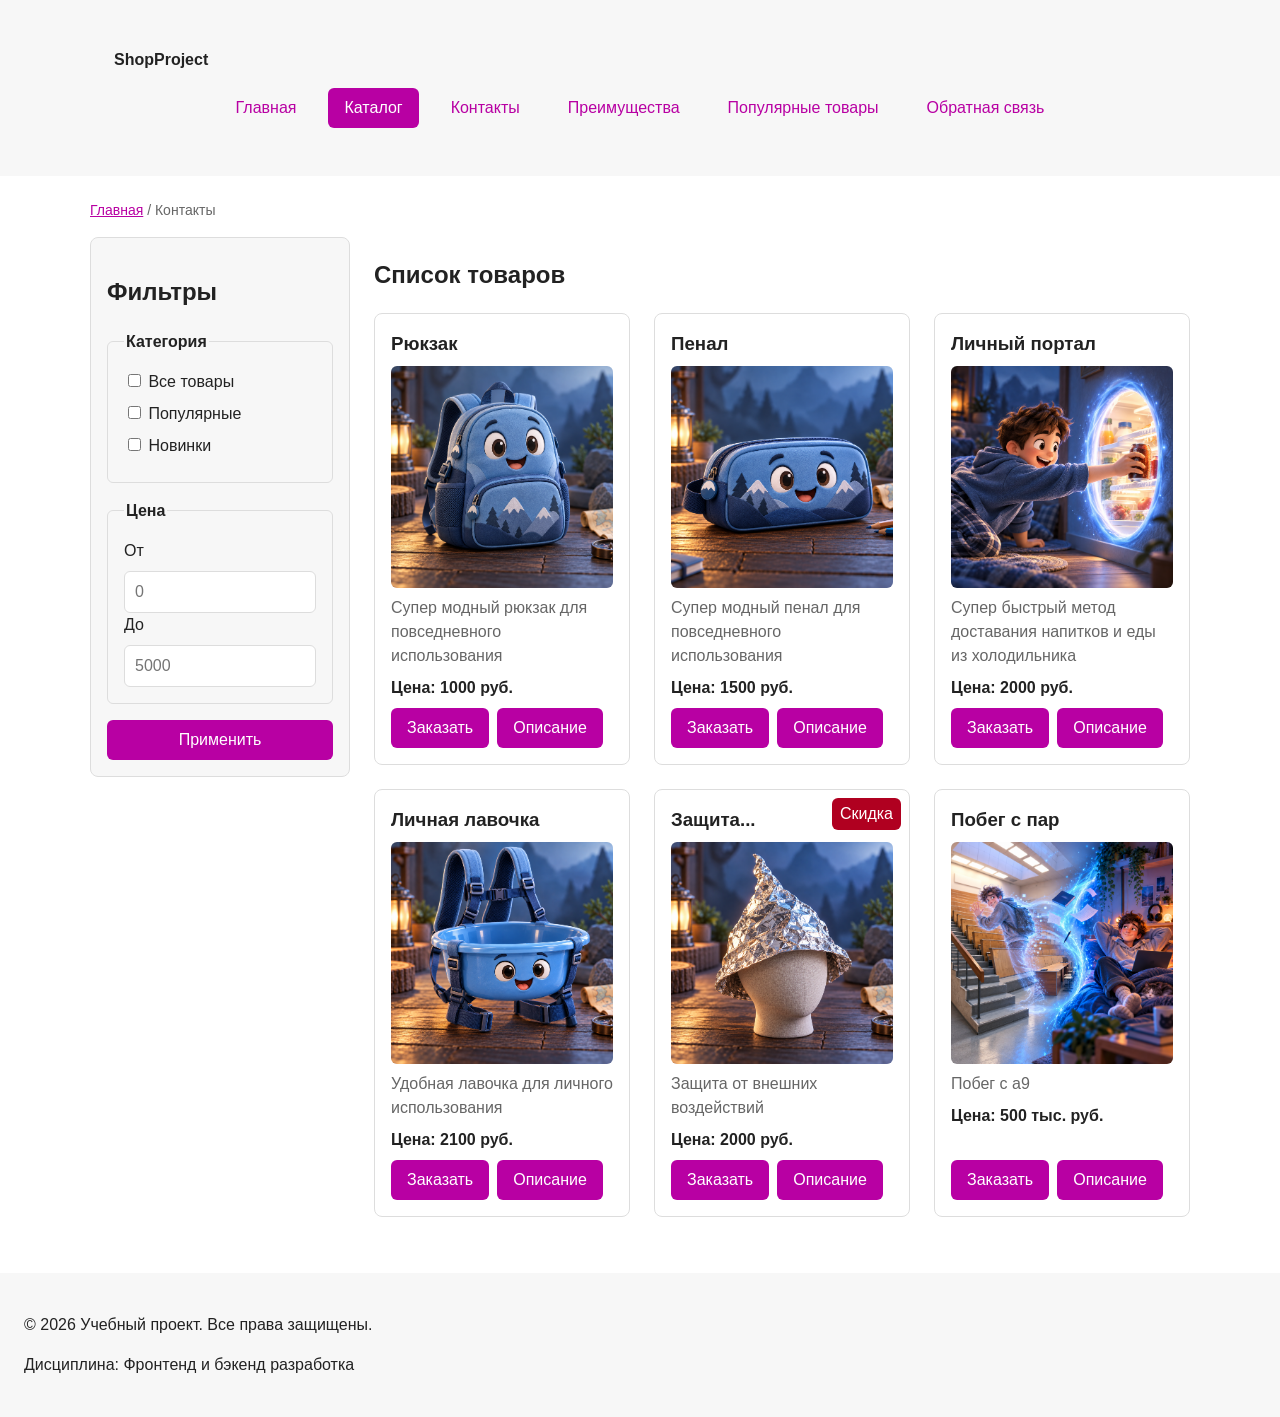
==== catalog.html @ 182de942 "chore: copy HTML CSS project from KR1" ====
<!DOCTYPE html>
<html lang="ru">
<head>
  <meta charset="UTF-8">
  <meta name="viewport" content="width=device-width, initial-scale=1.0">
  <meta name="description" content="Каталог товаров учебного интернет-магазина.">
  <title>Каталог товаров — Учебный интернет-магазин</title>
  <script src="js/main.js" defer></script>
  <link rel="stylesheet" href="css/style.css">
  <meta property="og:type" content="website">
<meta property="og:title" content="Учебный интернет-магазин">
<meta property="og:description" content="Учебный frontend-проект интернет-магазина.">
<meta property="og:image" content="https://vovelio.github.io/kr1-html-css-shop/images/preview.jpg">

</head>
<body>
  <header class="site-header">
  <div class="site-header__inner">
    <a class="site-header__logo" href="index.html">ShopProject</a>

    <nav class="site-nav" aria-label="Основная навигация">
      <ul class="site-nav__list">
        <li class="site-nav__item">
          <a class="site-nav__link " href="index.html">
            Главная
          </a>
        </li>
        <li class="site-nav__item">
          <a class="site-nav__link site-nav__link--active" href="catalog.html">Каталог</a>
        </li>
        <li class="site-nav__item">
          <a class="site-nav__link" href="contacts.html">Контакты</a>
        </li>
        <li class="site-nav__item">
    <a class="site-nav__link" href="index.html#advantages">
      Преимущества
    </a>
  </li>
        <li class="site-nav__item">
          <a class="site-nav__link" href="index.html#popular">
            Популярные товары
          </a>
        </li>
        <li class="site-nav__item">
    <a class="site-nav__link" href="contacts.html#contacts">
      Обратная связь
    </a>
  </li>
      </ul>
    </nav>
  </div>
</header>


  <main>
    <nav class="breadcrumbs" aria-label="Хлебные крошки">
      <a class="breadcrumbs__link" href="index.html">Главная</a>
      <span class="breadcrumbs__current">Контакты</span>
    </nav>
<section class="catalog-layout">
  <aside class="catalog-filters">
    <h2>Фильтры</h2>

    <form class="filters-form" action="#" method="get">
      <fieldset>
        <legend>Категория</legend>

        <label>
          <input type="checkbox" name="category" value="all">
          Все товары
        </label>

        <label>
          <input type="checkbox" name="category" value="popular">
          Популярные
        </label>

        <label>
          <input type="checkbox" name="category" value="new">
          Новинки
        </label>
      </fieldset>

      <fieldset>
        <legend>Цена</legend>

        <label for="price-from">От</label>
        <input id="price-from" name="price-from" type="number" min="0" placeholder="0">

        <label for="price-to">До</label>
        <input id="price-to" name="price-to" type="number" min="0" placeholder="5000">
      </fieldset>

      <button class="button button--primary" type="submit">Применить</button>
    </form>
  </aside>

  <section class="catalog-products">
    <h2>Список товаров</h2>

    <div class="products-grid">
      <!-- Карточки товаров -->
       <article class="product-card">
        <h3 class="product-card__title">Рюкзак</h3>
        <img class="product-card__image" src="images/backpack.png" alt="Изображение товара Рюкзак">
        <p class="product-card__description">Супер модный рюкзак для повседневного использования</p>
        <p class="product-card__price">Цена: 1000 руб.</p>
        <div class="product-card__actions">
          <button
            class="button button--primary product-card__button"
            type="button"
            data-product="backpack"
          >
            Заказать
          </button>

          <a class="button button--primary" href="product.html">
            Описание
          </a>
        </div>
        </article>

      <article class="product-card">
        <h3 class="product-card__title">Пенал</h3>
        <img class="product-card__image" src="images/pencil-case.png" alt="Изображение товара Пенал">
        <p class="product-card__description">Супер модный пенал для повседневного использования</p>
        <p class="product-card__price">Цена: 1500 руб.</p>
        <div class="product-card__actions">
          <button
            class="button button--primary product-card__button"
            type="button"
            data-product="backpack"
          >
            Заказать
          </button>

          <a class="button button--primary" href="product.html">
            Описание
          </a>
        </div>
        </article>

      <article class="product-card">
        <h3 class="product-card__title">Личный портал</h3>
        <img class="product-card__image" src="images/portal.png" alt="Изображение товара Личный портал в холодильник">
        <p class="product-card__description">Супер быстрый метод доставания напитков и еды из холодильника</p>
        <p class="product-card__price">Цена: 2000 руб.</p>
        <div class="product-card__actions">
          <button
            class="button button--primary product-card__button"
            type="button"
            data-product="portal"
          >
            Заказать
          </button>

          <a class="button button--primary" href="product.html">
            Описание
          </a>
        </div>
        </article>
        <article class="product-card">
        <h3 class="product-card__title">Личная лавочка</h3>
        <img class="product-card__image" src="images/personal-bench.png" alt="Изображение товара Личная лавочка">
        <p class="product-card__description">Удобная лавочка для личного использования</p>
        <p class="product-card__price">Цена: 2100 руб.</p>
        <div class="product-card__actions">
          <button
            class="button button--primary product-card__button"
            type="button"
            data-product="personal-bench"
          >
            Заказать
          </button>

          <a class="button button--primary" href="product.html">
            Описание
          </a>
        </div>
        </article>
        <article class="product-card">
          <span class="product-card__badge product-card__badge-discount">Скидка</span>
        <h3 class="product-card__title">Защита...</h3>
        <img class="product-card__image" src="images/aluminum-cap.png" alt="Изображение товара Защита от внешних воздействий">
        <p class="product-card__description">Защита от внешних воздействий</p>
        <p class="product-card__price">Цена: 2000 руб.</p>
        <div class="product-card__actions">
          <button
            class="button button--primary product-card__button"
            type="button"
            data-product="aluminum-cap"
          >
            Заказать
          </button>

          <a class="button button--primary" href="product.html">
            Описание
          </a>
        </div>
        </article>
        <article class="product-card">
          <span class="product-card__badge product-card__badge-hit">Хит</span>
        <h3 class="product-card__title">Побег с пар</h3>
        <img class="product-card__image" src="images/leave.png" alt="Изображение товара Побег с пар">
        <p class="product-card__description">Побег с а9</p>
        <p class="product-card__price">Цена: 500 тыс. руб.</p>
        <div class="product-card__actions">
          <button
            class="button button--primary product-card__button"
            type="button"
            data-product="leave"
          >
            Заказать
          </button>

          <a class="button button--primary" href="product.html">
            Описание
          </a>
        </div>
        </article>
    </div>
  </section>
</section>
  </main>

  <footer class="site-footer">
    <p>&copy; 2026 Учебный проект. Все права защищены.</p>
    <p>Дисциплина: Фронтенд и бэкенд разработка</p>
  </footer>

  <dialog class="order-dialog" id="order-dialog" aria-labelledby="order-dialog-title">
  <h2 class="order-dialog__title" id="order-dialog-title">
  Оформление заявки
  </h2>

  <form class="order-form" id="order-form" action="#" method="post" novalidate>
    <input id="selected-product" name="selected-product" type="hidden">

    <div class="order-form__field">
    <label class="order-form__label" for="order-name">Имя</label>
    <input
      class="order-form__input"
      id="order-name"
      name="name"
      type="text"
      required
    >
  </div>


    <div class="order-form__field">
      <label class="order-form__label" for="order-email">E-mail</label>
      <input
        class="order-form__input"
        id="order-email"
        name="email"
        type="email"
        placeholder="example@mail.ru"
        autocomplete="email"
        required
      >
    </div>

    <div class="order-form__field">
      <label class="order-form__label" for="order-phone">Телефон</label>
      <input
        class="order-form__input"
        id="order-phone"
        name="phone"
        type="tel"
        inputmode="tel"
        placeholder="+7 (900) 000-00-00"
        pattern="^\+7 \(\d{3}\) \d{3}-\d{2}-\d{2}$"
        required
      >
      <small>Формат: +7 (900) 000-00-00</small>
    </div>

    <div class="order-form__field">
      <label class="order-form__label"  for="order-date">Дата связи</label>
      <input
        class="order-form__input"
        id="order-date"
        name="date"
        type="date"
      >
    </div>

    <div class="order-form__field">
      <label class="order-form__label"  for="order-topic">Тема заявки</label>
      <select class="order-form__select" id="order-topic" name="topic" required>
        <option value="">Выберите тему</option>
        <option value="product">Заказ товара</option>
        <option value="consultation">Консультация</option>
        <option value="delivery">Доставка</option>
      </select>
    </div>

    <div class="order-form__field">
      <label class="order-form__label"  for="order-comment">Комментарий</label>
      <textarea
        class="order-form__textarea"
        id="order-comment"
        name="comment"
        rows="4"
        placeholder="Укажите дополнительную информацию"
      ></textarea>
    </div>

    <div class="order-form__field">
      <label class="order-form__label" >
        <input
          id="order-agreement"
          name="agreement"
          type="checkbox"
          required
        >
        Я согласен на обработку данных
      </label>
    </div>

    <div class="order-form__actions">
    <button 
      class="button button--secondary" 
        type="button"
        id="close-order-dialog"
        >
  Закрыть
</button>

    <button class="button button--primary" type="submit">
  Отправить заявку
</button>

  </div>

  </form>
</dialog>

<p class="success-message" id="success-message" hidden>
  Форма успешно отправлена!
</p>

</body>
</html>
---- css/style.css ----
/* ===============================
   1. Переменные проекта
   =============================== */

:root {
  /* Основные цвета проекта */
  --color-bg: #ffffff;
  --color-text: #222222;
  --color-muted: #666666;
  --color-primary: #b800a3;
  --color-primary-dark: #003f86;
  --color-border: #dddddd;
  --color-surface: #f7f7f7;
  --color-surface-accent: #eef5ff;
  --color-danger: #b00020;
  --color-success: #168a2f;
  --color-success-bg: #eefaf0;
  --color-white: #ffffff;

  /* Отступы */
  --space-xs: 4px;
  --space-sm: 8px;
  --space-md: 16px;
  --space-lg: 24px;
  --space-xl: 32px;

  /* Скругления */
  --radius-sm: 6px;
  --radius-md: 8px;
  --radius-lg: 12px;

  /* Размеры */
  --container-width: 1100px;
}


/* ===============================
   2. Базовые стили
   =============================== */

* {
  box-sizing: border-box;
}

body {
  margin: 0;
  font-family: Arial, sans-serif;
  line-height: 1.5;
  color: var(--color-text);
  background-color: var(--color-bg);
}

header,
main,
footer {
  padding: var(--space-lg);
}

header {
  background-color: var(--color-surface);
  
}

.site-footer {
  background-color: var(--color-surface);
}

.breadcrumbs {
  max-width: var(--container-width);
  margin: 0 auto var(--space-md);
  font-size: 14px;
  color: var(--color-muted);
}

.breadcrumbs__link {
  color: var(--color-primary);
}

.breadcrumbs__current::before {
  content: " / ";
  color: var(--color-muted);
}

:target {
  outline: 2px dashed var(--color-primary);
  outline-offset: 4px;
}

.filters-form {
  display: grid;
  gap: var(--space-md);
}

.filters-form fieldset {
  margin: 0;
  padding: var(--space-md);
  border: 1px solid var(--color-border);
  border-radius: var(--radius-sm);
}

.filters-form legend {
  font-weight: 700;
}

.filters-form label {
  display: block;
  margin-bottom: var(--space-sm);
}

.filters-form input[type="number"] {
  width: 100%;
  padding: 8px 10px;
  border: 1px solid var(--color-border);
  border-radius: var(--radius-sm);
  font: inherit;
}

.site-header {
  background-color: var(--color-surface);
}

.site-header__inner {
  max-width: var(--container-width);
  margin: 0 auto;
  padding: var(--space-lg);
}

.site-header__logo {
  font-weight: 700;
  color: var(--color-text);
  text-decoration: none;
}

.site-nav__list {
  display: flex;
  flex-wrap: wrap;
  justify-content: center;
  align-items: center;
  gap: var(--space-md);
  padding: 0;
  margin: var(--space-md) 0 0;
  list-style: none;
}

.site-nav__link:hover {
  color: var(--color-white);
  background-color: var(--color-primary);
}

.site-nav__link:focus-visible {
  outline: 2px solid var(--color-primary);
  outline-offset: 3px;
}

.site-nav__link {
  display: inline-block;
  padding: var(--space-sm) var(--space-md);
  color: var(--color-primary);
  text-decoration: none;
  border-radius: var(--radius-sm);
}

.site-nav__link--active {
  color: var(--color-white);
  background-color: var(--color-primary);
}



/* ===============================
   3. Общие элементы интерфейса
   =============================== */

a {
  color: var(--color-primary);
}

a:hover {
  color: var(--color-primary-dark);
}

a:focus-visible {
  outline: 2px solid var(--color-primary);
  outline-offset: 3px;
}

.button {
  display: inline-block;
  padding: var(--space-sm) var(--space-md);
  border: none;
  border-radius: var(--radius-sm);
  font: inherit;
  text-decoration: none;
  cursor: pointer;
}

.button--primary {
  color: var(--color-white);
  background-color: var(--color-primary);
}

.button--primary:hover {
  background-color: var(--color-primary-dark);
  color: var(--color-white);
}

.button--secondary {
  color: var(--color-primary);
  background-color: transparent;
  border: 1px solid var(--color-primary);
}

.button--secondary:hover {
  color: var(--color-white);
  background-color: var(--color-primary);
}

.button:disabled,
.button--disabled {
  opacity: 0.6;
  cursor: not-allowed;
}

.product {
  max-width: var(--container-width);
  margin: 0 auto var(--space-xl);

  display: grid;
  grid-template-columns: 1fr 1fr;
  gap: var(--space-lg);
  align-items: start;
}


.products-grid {
  display: grid;
  grid-template-columns: repeat(3, 1fr);
  gap: var(--space-lg);
}

/* ===============================
   4. Компоненты страницы
   =============================== */

.hero {
  max-width: var(--container-width);
  margin: 0 auto var(--space-xl);
  padding: var(--space-xl) var(--space-lg);
  border-radius: var(--radius-lg);
  place-content: center;

  background-image: url("../images/sleep-student.png");
  background-size: cover;
  background-position: center;
  background-repeat: no-repeat;

  height: 640px;
}

.section {
  max-width: var(--container-width);
  margin: 0 auto var(--space-xl);
}

.section h2 {
  margin-top: 0;
}

.product-card {
  position: relative;
  display: flex;
  flex-direction: column;
  gap: var(--space-sm);
  padding: var(--space-md);
  border: 1px solid var(--color-border);
  border-radius: var(--radius-md);
  background-color: var(--color-bg);
}
.product__content {
  padding: var(--space-lg);
  border: 1px solid var(--color-primary);
  border-radius: var(--radius-md);
  background-color: var(--color-bg);
}

.catalog-layout {
  max-width: var(--container-width);
  margin: 0 auto var(--space-xl);
  display: grid;
  grid-template-columns: 260px 1fr;
  grid-template-areas: "filters products";
  gap: var(--space-lg);
}

.catalog-filters {
  position: sticky;
  top: var(--space-md);
  align-self: start;

  grid-area: filters;
  padding: var(--space-md);
  border: 1px solid var(--color-border);
  border-radius: var(--radius-md);
  background-color: var(--color-surface);
}
.catalog-products {
  grid-area: products;
}

.product-card__badge {
  position: absolute;
  top: var(--space-sm);
  right: var(--space-sm);
  z-index: 1;

  padding: 4px 8px;
  color: var(--color-white);
  border-radius: var(--radius-sm);
}

.product-card__badge-hit {
  background-color: var(--color-p);
}

.product-card__badge-discount {
  background-color: var(--color-danger);
}


.product-card:hover {
  border-color: var(--color-primary);
}

.product-card--featured {
  border-color: var(--color-primary);
}

.product-card--discount {
  border-color: var(--color-danger);
}

.product-card__title {
  margin: 0;
  color: var(--color-text);
}
.product-card__description {
  margin: 0;
  color: var(--color-muted);
}

.product-card__price {
  margin: 0;
  font-weight: 700;
}

.product-card--discount .product-card__price {
  color: var(--color-danger);
}

.product-card__button {
  align-self: flex-start;
}

.product-card__actions {
  margin-top: auto;
  display: flex;
  flex-direction: row;
  align-items: flex-start;
  gap: var(--space-sm);
}

.product-card__image{
  width: 100%;
  height: auto;
  border-radius: var(--radius-sm);
}

.product-table {
  width: 100%;
  border-collapse: collapse;
  margin-top: var(--space-md);
}

.product-table th,
.product-table td {
  padding: var(--space-sm) var(--space-md);
  border: 1px solid var(--color-border);
  text-align: left;
}

.product-table th {
  background-color: var(--color-surface);
}

.product-table caption {
  margin-bottom: var(--space-sm);
  font-weight: 700;
  text-align: left;
}
.aside-info {
  max-width: var(--container-width);
  margin: 0 auto var(--space-xl);
  padding: var(--space-md);
  border-left: 4px solid var(--color-primary);
  background-color: var(--color-surface);
}

html {
  scroll-behavior: smooth;
}


/* ===============================
   5. Форма и модальное окно
   =============================== */


.contact-form {
  max-width: 600px;
}

.contact-form__field {
  margin-bottom: var(--space-md);
}

.contact-form__label {
  display: block;
  margin-bottom: var(--space-xs);
}

.contact-form__input,
.contact-form__select,.contact-form__textarea {
  width: 100%;
  padding: 10px 12px;
  border: 1px solid var(--color-border);
  border-radius: var(--radius-sm);
  font: inherit;
}

.contact-form__input,
.contact-form__select {
  height: 44px;
} 

.contact-form__select {
  background-color: var(--color-bg);
}

.contact-form__input:hover,
.contact-form__select:hover,
.contact-form__textarea:hover {
  border-color: var(--color-primary);
}

.contact-form__input:focus-visible,
.contact-form__select:focus-visible,
.contact-form__textarea:focus-visible {
  outline: 2px solid var(--color-primary);
  outline-offset: 3px;
}

.catalog-filters__title {
  margin-top: 0;
}
.order-dialog {
  width: min(100% - 32px, 560px);
  padding: var(--space-lg);
  border: none;
  border-radius: var(--radius-lg);
}

.order-dialog::backdrop {
  background-color: rgba(0, 0, 0, 0.5);
}

.order-form {
  max-width: 600px;
}

.order-form__field {
  margin-bottom: var(--space-md);
}

.order-form__label {
  display: block;
  margin-bottom: var(--space-xs);
}

.order-form__input,
.order-form__select,
.order-form__textarea {
  width: 100%;
  padding: 10px 12px;
  border: 1px solid var(--color-border);
  border-radius: var(--radius-sm);
  font: inherit;
}

.order-form__input,
.order-form__select {
  height: 44px;
}

.order-form__select {
  background-color: var(--color-bg);
}

.order-form__input:hover,
.order-form__select:hover,
.order-form__textarea:hover {
  border-color: var(--color-primary);
}

.order-form__input:focus-visible,
.order-form__select:focus-visible,
.order-form__textarea:focus-visible {
  outline: 2px solid var(--color-primary);
  outline-offset: 3px;
}

.order-form__actions {
  display: flex;
  gap: var(--space-md);
  margin-top: var(--space-lg);
}

.order-dialog__title {
  margin-top: 0;
}

[aria-invalid="true"] {
  border-color: var(--color-danger);
}

.success-message {
  max-width: var(--container-width);
  margin: var(--space-lg) auto;
  padding: var(--space-md);
  border-left: 4px solid var(--color-success);
  background-color: var(--color-success-bg);
}
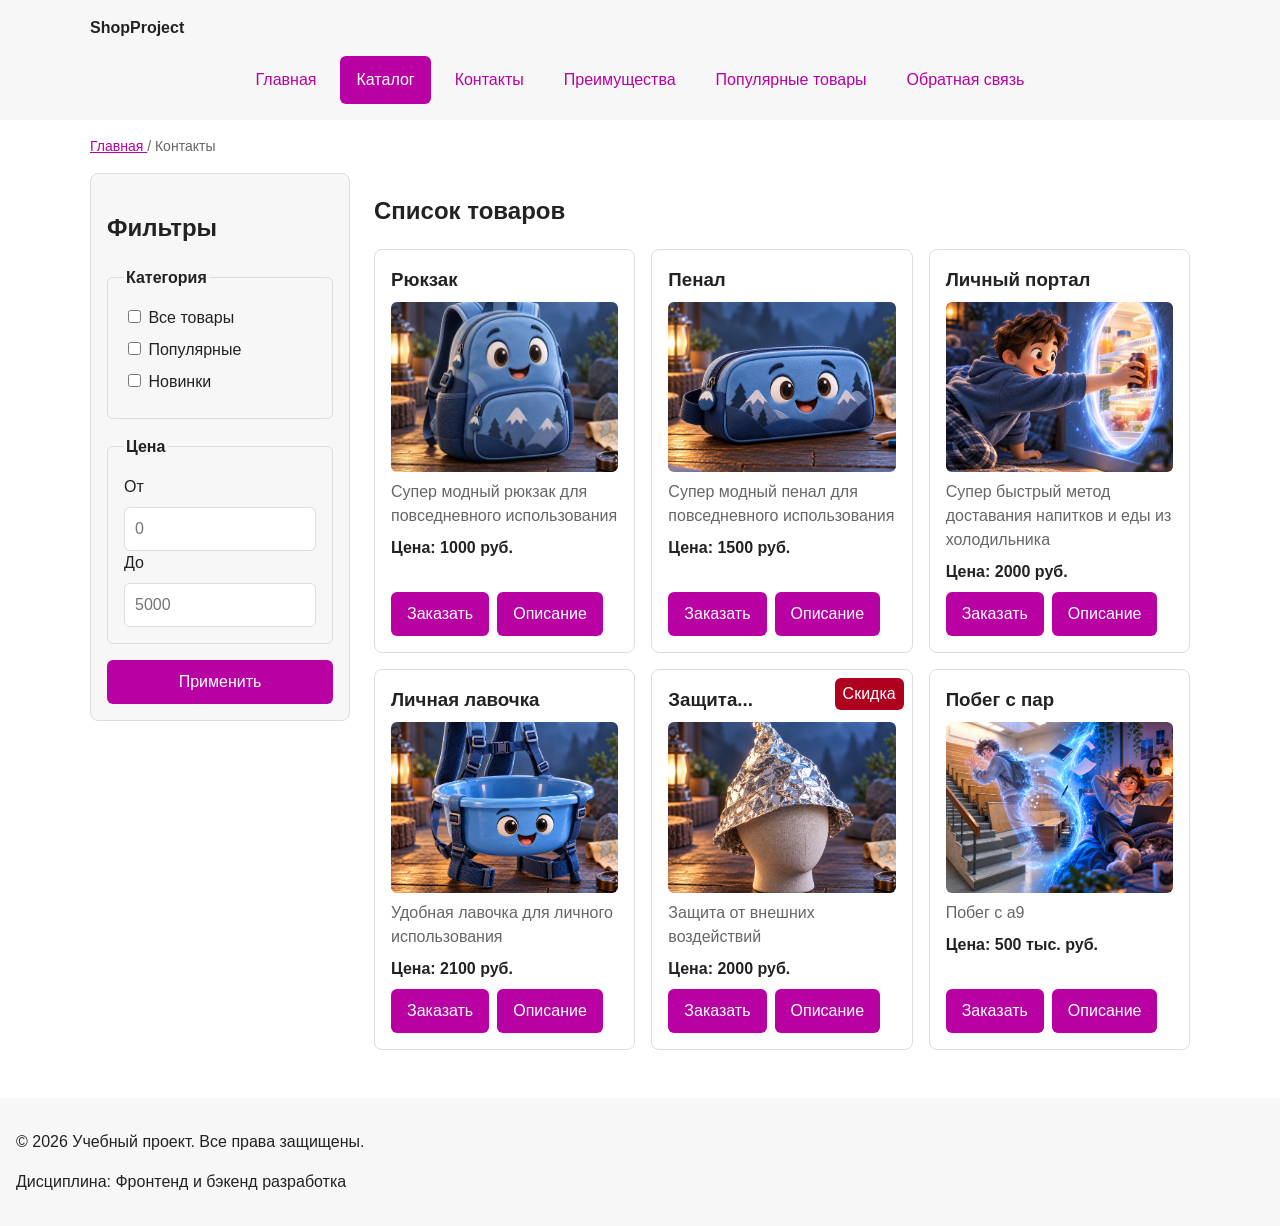
==== commit 87bb25be: "feat: add responsive layout styles" ====
--- a/catalog.html
+++ b/catalog.html
@@ -1,345 +1,333 @@
 <!DOCTYPE html>
 <html lang="ru">
-<head>
-  <meta charset="UTF-8">
-  <meta name="viewport" content="width=device-width, initial-scale=1.0">
-  <meta name="description" content="Каталог товаров учебного интернет-магазина.">
-  <title>Каталог товаров — Учебный интернет-магазин</title>
-  <script src="js/main.js" defer></script>
-  <link rel="stylesheet" href="css/style.css">
-  <meta property="og:type" content="website">
-<meta property="og:title" content="Учебный интернет-магазин">
-<meta property="og:description" content="Учебный frontend-проект интернет-магазина.">
-<meta property="og:image" content="https://vovelio.github.io/kr1-html-css-shop/images/preview.jpg">
-
-</head>
-<body>
+ <head>
+  <meta charset="utf-8"/>
+  <meta content="width=device-width, initial-scale=1.0" name="viewport"/>
+  <meta content="Каталог товаров учебного интернет-магазина." name="description"/>
+  <title>
+   Каталог товаров — Учебный интернет-магазин
+  </title>
+  <script defer="" src="js/main.js">
+  </script>
+  <link href="css/style.css" rel="stylesheet"/>
+  <link href="css/responsive.css" rel="stylesheet"/>
+  <meta content="website" property="og:type"/>
+  <meta content="Учебный интернет-магазин" property="og:title"/>
+  <meta content="Учебный frontend-проект интернет-магазина." property="og:description"/>
+  <meta content="https://vovelio.github.io/kr3-responsive-shop/images/preview.jpg" property="og:image"/>
+ </head>
+ <body>
   <header class="site-header">
-  <div class="site-header__inner">
-    <a class="site-header__logo" href="index.html">ShopProject</a>
-
-    <nav class="site-nav" aria-label="Основная навигация">
-      <ul class="site-nav__list">
-        <li class="site-nav__item">
-          <a class="site-nav__link " href="index.html">
-            Главная
-          </a>
-        </li>
-        <li class="site-nav__item">
-          <a class="site-nav__link site-nav__link--active" href="catalog.html">Каталог</a>
-        </li>
-        <li class="site-nav__item">
-          <a class="site-nav__link" href="contacts.html">Контакты</a>
-        </li>
-        <li class="site-nav__item">
-    <a class="site-nav__link" href="index.html#advantages">
-      Преимущества
+   <div class="site-header__inner">
+    <a class="site-header__logo" href="index.html">
+     ShopProject
     </a>
-  </li>
-        <li class="site-nav__item">
-          <a class="site-nav__link" href="index.html#popular">
-            Популярные товары
-          </a>
-        </li>
-        <li class="site-nav__item">
-    <a class="site-nav__link" href="contacts.html#contacts">
-      Обратная связь
+    <nav aria-label="Основная навигация" class="site-nav">
+     <ul class="site-nav__list">
+      <li class="site-nav__item">
+       <a class="site-nav__link" href="index.html">
+        Главная
+       </a>
+      </li>
+      <li class="site-nav__item">
+       <a class="site-nav__link site-nav__link--active" href="catalog.html">
+        Каталог
+       </a>
+      </li>
+      <li class="site-nav__item">
+       <a class="site-nav__link" href="contacts.html">
+        Контакты
+       </a>
+      </li>
+      <li class="site-nav__item">
+       <a class="site-nav__link" href="index.html#advantages">
+        Преимущества
+       </a>
+      </li>
+      <li class="site-nav__item">
+       <a class="site-nav__link" href="index.html#popular">
+        Популярные товары
+       </a>
+      </li>
+      <li class="site-nav__item">
+       <a class="site-nav__link" href="contacts.html#contacts">
+        Обратная связь
+       </a>
+      </li>
+     </ul>
+    </nav>
+   </div>
+  </header>
+  <main>
+   <nav aria-label="Хлебные крошки" class="breadcrumbs">
+    <a class="breadcrumbs__link" href="index.html">
+     Главная
     </a>
-  </li>
-      </ul>
-    </nav>
-  </div>
-</header>
-
-
-  <main>
-    <nav class="breadcrumbs" aria-label="Хлебные крошки">
-      <a class="breadcrumbs__link" href="index.html">Главная</a>
-      <span class="breadcrumbs__current">Контакты</span>
-    </nav>
-<section class="catalog-layout">
-  <aside class="catalog-filters">
-    <h2>Фильтры</h2>
-
-    <form class="filters-form" action="#" method="get">
+    <span class="breadcrumbs__current">
+     Контакты
+    </span>
+   </nav>
+   <section class="catalog-layout">
+    <aside class="catalog-filters">
+     <h2>
+      Фильтры
+     </h2>
+     <form action="#" class="filters-form" method="get">
       <fieldset>
-        <legend>Категория</legend>
-
-        <label>
-          <input type="checkbox" name="category" value="all">
-          Все товары
-        </label>
-
-        <label>
-          <input type="checkbox" name="category" value="popular">
-          Популярные
-        </label>
-
-        <label>
-          <input type="checkbox" name="category" value="new">
-          Новинки
-        </label>
+       <legend>
+        Категория
+       </legend>
+       <label>
+        <input name="category" type="checkbox" value="all"/>
+        Все товары
+       </label>
+       <label>
+        <input name="category" type="checkbox" value="popular"/>
+        Популярные
+       </label>
+       <label>
+        <input name="category" type="checkbox" value="new"/>
+        Новинки
+       </label>
       </fieldset>
-
       <fieldset>
-        <legend>Цена</legend>
-
-        <label for="price-from">От</label>
-        <input id="price-from" name="price-from" type="number" min="0" placeholder="0">
-
-        <label for="price-to">До</label>
-        <input id="price-to" name="price-to" type="number" min="0" placeholder="5000">
+       <legend>
+        Цена
+       </legend>
+       <label for="price-from">
+        От
+       </label>
+       <input id="price-from" min="0" name="price-from" placeholder="0" type="number"/>
+       <label for="price-to">
+        До
+       </label>
+       <input id="price-to" min="0" name="price-to" placeholder="5000" type="number"/>
       </fieldset>
-
-      <button class="button button--primary" type="submit">Применить</button>
-    </form>
-  </aside>
-
-  <section class="catalog-products">
-    <h2>Список товаров</h2>
-
-    <div class="products-grid">
+      <button class="button button--primary" type="submit">
+       Применить
+      </button>
+     </form>
+    </aside>
+    <section class="catalog-products">
+     <h2>
+      Список товаров
+     </h2>
+     <div class="products-grid">
       <!-- Карточки товаров -->
-       <article class="product-card">
-        <h3 class="product-card__title">Рюкзак</h3>
-        <img class="product-card__image" src="images/backpack.png" alt="Изображение товара Рюкзак">
-        <p class="product-card__description">Супер модный рюкзак для повседневного использования</p>
-        <p class="product-card__price">Цена: 1000 руб.</p>
-        <div class="product-card__actions">
-          <button
-            class="button button--primary product-card__button"
-            type="button"
-            data-product="backpack"
-          >
-            Заказать
-          </button>
-
-          <a class="button button--primary" href="product.html">
-            Описание
-          </a>
-        </div>
-        </article>
-
-      <article class="product-card">
-        <h3 class="product-card__title">Пенал</h3>
-        <img class="product-card__image" src="images/pencil-case.png" alt="Изображение товара Пенал">
-        <p class="product-card__description">Супер модный пенал для повседневного использования</p>
-        <p class="product-card__price">Цена: 1500 руб.</p>
-        <div class="product-card__actions">
-          <button
-            class="button button--primary product-card__button"
-            type="button"
-            data-product="backpack"
-          >
-            Заказать
-          </button>
-
-          <a class="button button--primary" href="product.html">
-            Описание
-          </a>
-        </div>
-        </article>
-
-      <article class="product-card">
-        <h3 class="product-card__title">Личный портал</h3>
-        <img class="product-card__image" src="images/portal.png" alt="Изображение товара Личный портал в холодильник">
-        <p class="product-card__description">Супер быстрый метод доставания напитков и еды из холодильника</p>
-        <p class="product-card__price">Цена: 2000 руб.</p>
-        <div class="product-card__actions">
-          <button
-            class="button button--primary product-card__button"
-            type="button"
-            data-product="portal"
-          >
-            Заказать
-          </button>
-
-          <a class="button button--primary" href="product.html">
-            Описание
-          </a>
-        </div>
-        </article>
-        <article class="product-card">
-        <h3 class="product-card__title">Личная лавочка</h3>
-        <img class="product-card__image" src="images/personal-bench.png" alt="Изображение товара Личная лавочка">
-        <p class="product-card__description">Удобная лавочка для личного использования</p>
-        <p class="product-card__price">Цена: 2100 руб.</p>
-        <div class="product-card__actions">
-          <button
-            class="button button--primary product-card__button"
-            type="button"
-            data-product="personal-bench"
-          >
-            Заказать
-          </button>
-
-          <a class="button button--primary" href="product.html">
-            Описание
-          </a>
-        </div>
-        </article>
-        <article class="product-card">
-          <span class="product-card__badge product-card__badge-discount">Скидка</span>
-        <h3 class="product-card__title">Защита...</h3>
-        <img class="product-card__image" src="images/aluminum-cap.png" alt="Изображение товара Защита от внешних воздействий">
-        <p class="product-card__description">Защита от внешних воздействий</p>
-        <p class="product-card__price">Цена: 2000 руб.</p>
-        <div class="product-card__actions">
-          <button
-            class="button button--primary product-card__button"
-            type="button"
-            data-product="aluminum-cap"
-          >
-            Заказать
-          </button>
-
-          <a class="button button--primary" href="product.html">
-            Описание
-          </a>
-        </div>
-        </article>
-        <article class="product-card">
-          <span class="product-card__badge product-card__badge-hit">Хит</span>
-        <h3 class="product-card__title">Побег с пар</h3>
-        <img class="product-card__image" src="images/leave.png" alt="Изображение товара Побег с пар">
-        <p class="product-card__description">Побег с а9</p>
-        <p class="product-card__price">Цена: 500 тыс. руб.</p>
-        <div class="product-card__actions">
-          <button
-            class="button button--primary product-card__button"
-            type="button"
-            data-product="leave"
-          >
-            Заказать
-          </button>
-
-          <a class="button button--primary" href="product.html">
-            Описание
-          </a>
-        </div>
-        </article>
-    </div>
-  </section>
-</section>
+      <article class="product-card">
+       <h3 class="product-card__title">
+        Рюкзак
+       </h3>
+       <img alt="Изображение товара Рюкзак" class="product-card__image" height="1254" loading="lazy" sizes="(min-width: 1280px) 240px, (min-width: 1024px) 330px, (min-width: 640px) calc((100vw - 88px) / 2), calc(100vw - 64px)" src="images/backpack.png" srcset="images/backpack-480.webp 480w, images/backpack-960.webp 960w" width="1254"/>
+       <p class="product-card__description">
+        Супер модный рюкзак для повседневного использования
+       </p>
+       <p class="product-card__price">
+        Цена: 1000 руб.
+       </p>
+       <div class="product-card__actions">
+        <button class="button button--primary product-card__button" data-product="backpack" type="button">
+         Заказать
+        </button>
+        <a class="button button--primary" href="product.html">
+         Описание
+        </a>
+       </div>
+      </article>
+      <article class="product-card">
+       <h3 class="product-card__title">
+        Пенал
+       </h3>
+       <img alt="Изображение товара Пенал" class="product-card__image" height="1254" loading="lazy" src="images/pencil-case.png" width="1254"/>
+       <p class="product-card__description">
+        Супер модный пенал для повседневного использования
+       </p>
+       <p class="product-card__price">
+        Цена: 1500 руб.
+       </p>
+       <div class="product-card__actions">
+        <button class="button button--primary product-card__button" data-product="backpack" type="button">
+         Заказать
+        </button>
+        <a class="button button--primary" href="product.html">
+         Описание
+        </a>
+       </div>
+      </article>
+      <article class="product-card">
+       <h3 class="product-card__title">
+        Личный портал
+       </h3>
+       <img alt="Изображение товара Личный портал в холодильник" class="product-card__image" height="1254" loading="lazy" src="images/portal.png" width="1254"/>
+       <p class="product-card__description">
+        Супер быстрый метод доставания напитков и еды из холодильника
+       </p>
+       <p class="product-card__price">
+        Цена: 2000 руб.
+       </p>
+       <div class="product-card__actions">
+        <button class="button button--primary product-card__button" data-product="portal" type="button">
+         Заказать
+        </button>
+        <a class="button button--primary" href="product.html">
+         Описание
+        </a>
+       </div>
+      </article>
+      <article class="product-card">
+       <h3 class="product-card__title">
+        Личная лавочка
+       </h3>
+       <img alt="Изображение товара Личная лавочка" class="product-card__image" height="1254" loading="lazy" src="images/personal-bench.png" width="1254"/>
+       <p class="product-card__description">
+        Удобная лавочка для личного использования
+       </p>
+       <p class="product-card__price">
+        Цена: 2100 руб.
+       </p>
+       <div class="product-card__actions">
+        <button class="button button--primary product-card__button" data-product="personal-bench" type="button">
+         Заказать
+        </button>
+        <a class="button button--primary" href="product.html">
+         Описание
+        </a>
+       </div>
+      </article>
+      <article class="product-card">
+       <span class="product-card__badge product-card__badge-discount">
+        Скидка
+       </span>
+       <h3 class="product-card__title">
+        Защита...
+       </h3>
+       <img alt="Изображение товара Защита от внешних воздействий" class="product-card__image" height="1254" loading="lazy" src="images/aluminum-cap.png" width="1254"/>
+       <p class="product-card__description">
+        Защита от внешних воздействий
+       </p>
+       <p class="product-card__price">
+        Цена: 2000 руб.
+       </p>
+       <div class="product-card__actions">
+        <button class="button button--primary product-card__button" data-product="aluminum-cap" type="button">
+         Заказать
+        </button>
+        <a class="button button--primary" href="product.html">
+         Описание
+        </a>
+       </div>
+      </article>
+      <article class="product-card">
+       <span class="product-card__badge product-card__badge-hit">
+        Хит
+       </span>
+       <h3 class="product-card__title">
+        Побег с пар
+       </h3>
+       <img alt="Изображение товара Побег с пар" class="product-card__image" height="1254" loading="lazy" src="images/leave.png" width="1254"/>
+       <p class="product-card__description">
+        Побег с а9
+       </p>
+       <p class="product-card__price">
+        Цена: 500 тыс. руб.
+       </p>
+       <div class="product-card__actions">
+        <button class="button button--primary product-card__button" data-product="leave" type="button">
+         Заказать
+        </button>
+        <a class="button button--primary" href="product.html">
+         Описание
+        </a>
+       </div>
+      </article>
+     </div>
+    </section>
+   </section>
   </main>
-
   <footer class="site-footer">
-    <p>&copy; 2026 Учебный проект. Все права защищены.</p>
-    <p>Дисциплина: Фронтенд и бэкенд разработка</p>
+   <p>
+    © 2026 Учебный проект. Все права защищены.
+   </p>
+   <p>
+    Дисциплина: Фронтенд и бэкенд разработка
+   </p>
   </footer>
-
-  <dialog class="order-dialog" id="order-dialog" aria-labelledby="order-dialog-title">
-  <h2 class="order-dialog__title" id="order-dialog-title">
-  Оформление заявки
-  </h2>
-
-  <form class="order-form" id="order-form" action="#" method="post" novalidate>
-    <input id="selected-product" name="selected-product" type="hidden">
-
-    <div class="order-form__field">
-    <label class="order-form__label" for="order-name">Имя</label>
-    <input
-      class="order-form__input"
-      id="order-name"
-      name="name"
-      type="text"
-      required
-    >
-  </div>
-
-
-    <div class="order-form__field">
-      <label class="order-form__label" for="order-email">E-mail</label>
-      <input
-        class="order-form__input"
-        id="order-email"
-        name="email"
-        type="email"
-        placeholder="example@mail.ru"
-        autocomplete="email"
-        required
-      >
-    </div>
-
-    <div class="order-form__field">
-      <label class="order-form__label" for="order-phone">Телефон</label>
-      <input
-        class="order-form__input"
-        id="order-phone"
-        name="phone"
-        type="tel"
-        inputmode="tel"
-        placeholder="+7 (900) 000-00-00"
-        pattern="^\+7 \(\d{3}\) \d{3}-\d{2}-\d{2}$"
-        required
-      >
-      <small>Формат: +7 (900) 000-00-00</small>
-    </div>
-
-    <div class="order-form__field">
-      <label class="order-form__label"  for="order-date">Дата связи</label>
-      <input
-        class="order-form__input"
-        id="order-date"
-        name="date"
-        type="date"
-      >
-    </div>
-
-    <div class="order-form__field">
-      <label class="order-form__label"  for="order-topic">Тема заявки</label>
-      <select class="order-form__select" id="order-topic" name="topic" required>
-        <option value="">Выберите тему</option>
-        <option value="product">Заказ товара</option>
-        <option value="consultation">Консультация</option>
-        <option value="delivery">Доставка</option>
-      </select>
-    </div>
-
-    <div class="order-form__field">
-      <label class="order-form__label"  for="order-comment">Комментарий</label>
-      <textarea
-        class="order-form__textarea"
-        id="order-comment"
-        name="comment"
-        rows="4"
-        placeholder="Укажите дополнительную информацию"
-      ></textarea>
-    </div>
-
-    <div class="order-form__field">
-      <label class="order-form__label" >
-        <input
-          id="order-agreement"
-          name="agreement"
-          type="checkbox"
-          required
-        >
-        Я согласен на обработку данных
-      </label>
-    </div>
-
-    <div class="order-form__actions">
-    <button 
-      class="button button--secondary" 
-        type="button"
-        id="close-order-dialog"
-        >
-  Закрыть
-</button>
-
-    <button class="button button--primary" type="submit">
-  Отправить заявку
-</button>
-
-  </div>
-
-  </form>
-</dialog>
-
-<p class="success-message" id="success-message" hidden>
-  Форма успешно отправлена!
-</p>
-
-</body>
+  <dialog aria-labelledby="order-dialog-title" class="order-dialog" id="order-dialog">
+   <h2 class="order-dialog__title" id="order-dialog-title">
+    Оформление заявки
+   </h2>
+   <form action="#" class="order-form" id="order-form" method="post" novalidate="">
+    <input id="selected-product" name="selected-product" type="hidden"/>
+    <div class="order-form__field">
+     <label class="order-form__label" for="order-name">
+      Имя
+     </label>
+     <input class="order-form__input" id="order-name" name="name" required="" type="text"/>
+    </div>
+    <div class="order-form__field">
+     <label class="order-form__label" for="order-email">
+      E-mail
+     </label>
+     <input autocomplete="email" class="order-form__input" id="order-email" name="email" placeholder="example@mail.ru" required="" type="email"/>
+    </div>
+    <div class="order-form__field">
+     <label class="order-form__label" for="order-phone">
+      Телефон
+     </label>
+     <input class="order-form__input" id="order-phone" inputmode="tel" name="phone" pattern="^\+7 \(\d{3}\) \d{3}-\d{2}-\d{2}$" placeholder="+7 (900) 000-00-00" required="" type="tel"/>
+     <small>
+      Формат: +7 (900) 000-00-00
+     </small>
+    </div>
+    <div class="order-form__field">
+     <label class="order-form__label" for="order-date">
+      Дата связи
+     </label>
+     <input class="order-form__input" id="order-date" name="date" type="date"/>
+    </div>
+    <div class="order-form__field">
+     <label class="order-form__label" for="order-topic">
+      Тема заявки
+     </label>
+     <select class="order-form__select" id="order-topic" name="topic" required="">
+      <option value="">
+       Выберите тему
+      </option>
+      <option value="product">
+       Заказ товара
+      </option>
+      <option value="consultation">
+       Консультация
+      </option>
+      <option value="delivery">
+       Доставка
+      </option>
+     </select>
+    </div>
+    <div class="order-form__field order-form__field--wide">
+     <label class="order-form__label" for="order-comment">
+      Комментарий
+     </label>
+     <textarea class="order-form__textarea" id="order-comment" name="comment" placeholder="Укажите дополнительную информацию" rows="4"></textarea>
+    </div>
+    <div class="order-form__field order-form__field--wide">
+     <label class="order-form__label">
+      <input id="order-agreement" name="agreement" required="" type="checkbox"/>
+      Я согласен на обработку данных
+     </label>
+    </div>
+    <div class="order-form__actions order-form__field--wide">
+     <button class="button button--secondary" id="close-order-dialog" type="button">
+      Закрыть
+     </button>
+     <button class="button button--primary" type="submit">
+      Отправить заявку
+     </button>
+    </div>
+   </form>
+  </dialog>
+  <p class="success-message" hidden="" id="success-message">
+   Форма успешно отправлена!
+  </p>
+ </body>
 </html>
--- a/css/responsive.css
+++ b/css/responsive.css
@@ -0,0 +1,222 @@
+/* Практика №12. Mobile First: сначала мобильная версия, затем min-width. */
+*,
+*::before,
+*::after {
+  box-sizing: border-box;
+}
+
+img,
+video {
+  max-width: 100%;
+  height: auto;
+}
+
+header,
+main,
+footer {
+  padding: 16px;
+}
+
+.site-header__inner {
+  margin-inline: auto;
+  padding: 0;
+}
+
+.section,
+.hero,
+.catalog-layout,
+.product,
+.breadcrumbs,
+.aside-info {
+  width: 100%;
+  max-width: var(--container-width);
+  margin-inline: auto;
+}
+
+.site-nav__list {
+  flex-direction: column;
+  align-items: stretch;
+  gap: 8px;
+}
+
+.site-nav__link {
+  display: block;
+  padding: 12px 16px;
+}
+
+.hero {
+  display: grid;
+  gap: 24px;
+  align-items: center;
+  height: auto;
+  padding: clamp(16px, 4vw, 32px);
+  background-image: none;
+  background-color: var(--color-surface-accent);
+}
+
+.hero__title {
+  margin-top: 0;
+  font-size: clamp(28px, 5vw, 48px);
+  line-height: 1.15;
+}
+
+.hero__image {
+  display: block;
+  width: 100%;
+  border-radius: var(--radius-md);
+}
+
+.products-grid {
+  grid-template-columns: minmax(0, 1fr);
+  gap: 16px;
+}
+
+.product-card,
+.catalog-products,
+.product__content,
+.product__media,
+.order-form__field {
+  min-width: 0;
+}
+
+.product-card__title,
+.product-card__description,
+.product__content {
+  overflow-wrap: anywhere;
+}
+
+.product-card__image {
+  display: block;
+  aspect-ratio: 4 / 3;
+  object-fit: cover;
+}
+
+.product-card__actions,
+.order-form__actions {
+  flex-wrap: wrap;
+}
+
+.button {
+  min-height: 44px;
+  padding: 10px 16px;
+}
+
+.catalog-layout {
+  grid-template-columns: minmax(0, 1fr);
+  grid-template-areas: none;
+}
+
+.catalog-filters,
+.catalog-products {
+  grid-area: auto;
+}
+
+.catalog-filters {
+  position: static;
+  order: -1;
+}
+
+.product {
+  grid-template-columns: minmax(0, 1fr);
+}
+
+.order-form {
+  display: grid;
+  gap: 16px;
+  max-width: 100%;
+}
+
+.order-form__field {
+  margin-bottom: 0;
+}
+
+.order-form__field--wide {
+  grid-column: 1 / -1;
+}
+
+.order-form__input,
+.order-form__select,
+.order-form__textarea,
+.contact-form__input,
+.contact-form__textarea,
+.contact-form__select,
+.filters-form input[type="number"] {
+  width: 100%;
+  min-width: 0;
+  min-height: 44px;
+  font-size: 16px;
+}
+
+.order-form__textarea,
+.contact-form__textarea {
+  min-height: 120px;
+  resize: vertical;
+}
+
+.table-wrapper {
+  width: 100%;
+  overflow-x: auto;
+  -webkit-overflow-scrolling: touch;
+}
+
+.product-table {
+  min-width: 640px;
+}
+
+.order-dialog {
+  width: min(100% - 32px, 560px);
+  max-height: calc(100dvh - 32px);
+  overflow: auto;
+}
+
+@media (min-width: 640px) {
+  .products-grid {
+    grid-template-columns: repeat(2, minmax(0, 1fr));
+  }
+}
+
+@media (min-width: 768px) {
+  .site-nav__list {
+    flex-direction: row;
+    flex-wrap: wrap;
+    align-items: center;
+  }
+
+  .order-form {
+    grid-template-columns: repeat(2, minmax(0, 1fr));
+  }
+}
+
+@media (min-width: 900px) {
+  .hero,
+  .product {
+    grid-template-columns: repeat(2, minmax(0, 1fr));
+  }
+}
+
+@media (min-width: 1024px) {
+  .products-grid {
+    grid-template-columns: repeat(3, minmax(0, 1fr));
+  }
+
+  .catalog-layout {
+    grid-template-columns: 260px minmax(0, 1fr);
+    align-items: start;
+  }
+
+  .catalog-filters {
+    position: sticky;
+    top: 16px;
+    order: initial;
+  }
+
+  .catalog-products .products-grid {
+    grid-template-columns: repeat(2, minmax(0, 1fr));
+  }
+}
+
+@media (min-width: 1280px) {
+  .catalog-products .products-grid {
+    grid-template-columns: repeat(3, minmax(0, 1fr));
+  }
+}
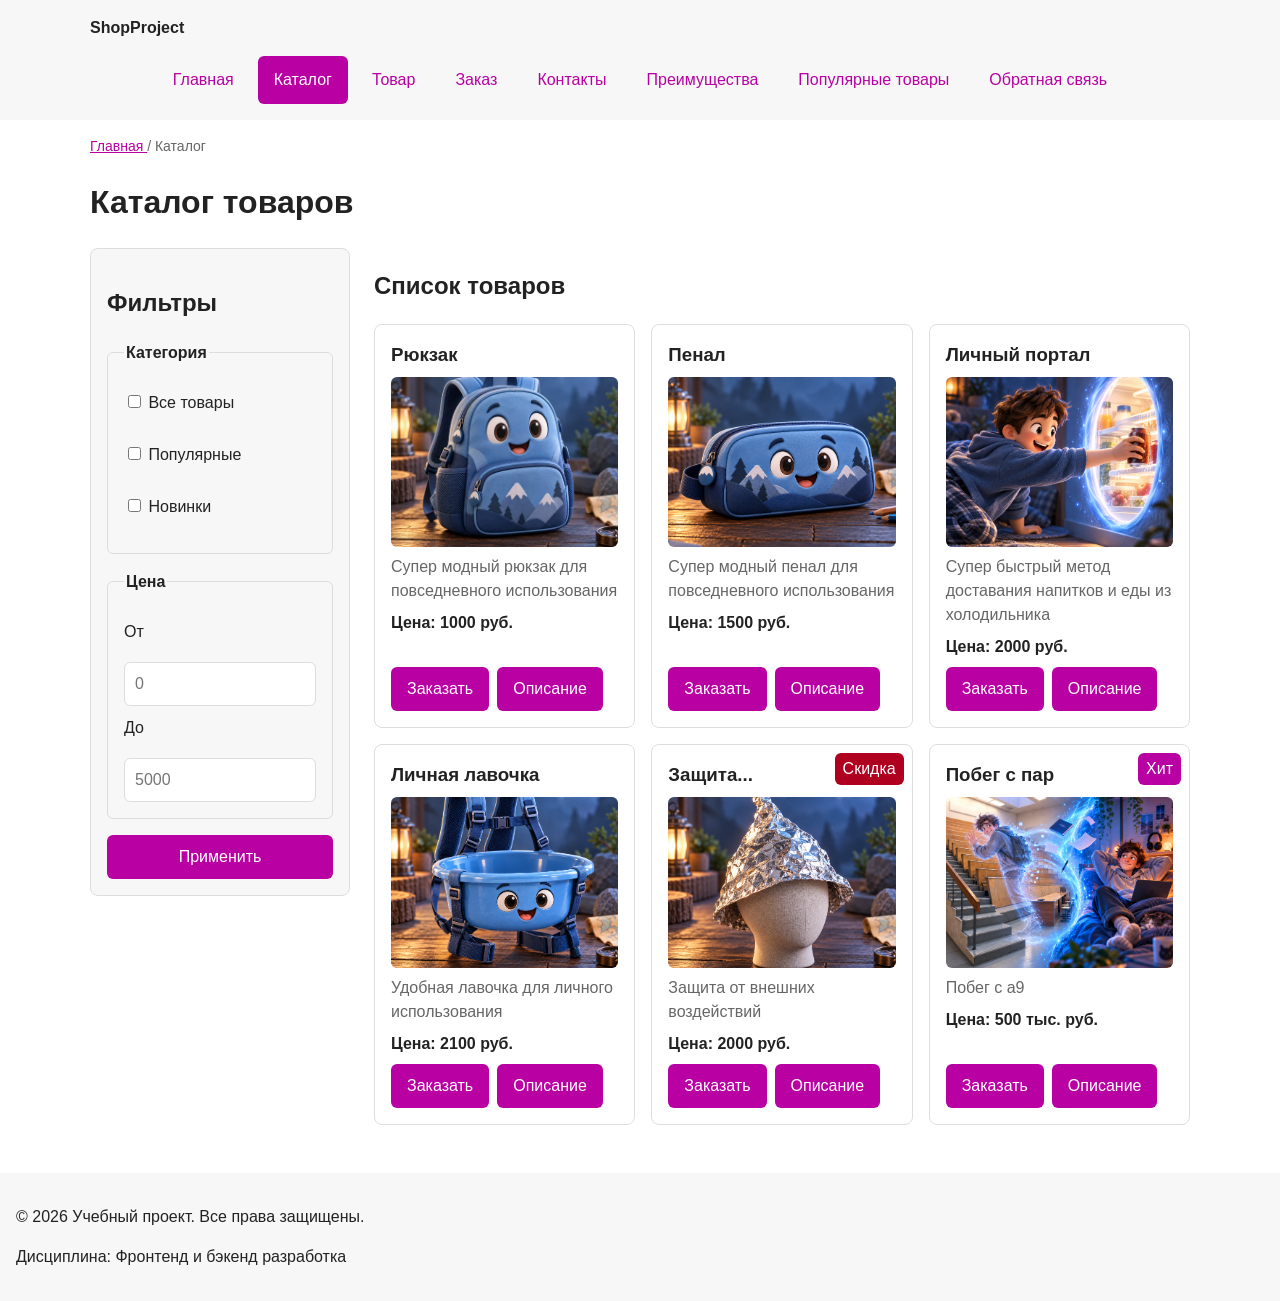
==== commit 3c2a5229: "fix: improve accessibility and add Lighthouse report" ====
--- a/catalog.html
+++ b/catalog.html
@@ -17,6 +17,9 @@
   <meta content="https://vovelio.github.io/kr3-responsive-shop/images/preview.jpg" property="og:image"/>
  </head>
  <body>
+  <a class="skip-link" href="#main">
+   Перейти к основному содержимому
+  </a>
   <header class="site-header">
    <div class="site-header__inner">
     <a class="site-header__logo" href="index.html">
@@ -30,8 +33,18 @@
        </a>
       </li>
       <li class="site-nav__item">
-       <a class="site-nav__link site-nav__link--active" href="catalog.html">
+       <a aria-current="page" class="site-nav__link site-nav__link--active" href="catalog.html">
         Каталог
+       </a>
+      </li>
+      <li class="site-nav__item">
+       <a class="site-nav__link" href="product.html">
+        Товар
+       </a>
+      </li>
+      <li class="site-nav__item">
+       <a class="site-nav__link" href="order.html">
+        Заказ
        </a>
       </li>
       <li class="site-nav__item">
@@ -58,16 +71,19 @@
     </nav>
    </div>
   </header>
-  <main>
+  <main id="main" tabindex="-1">
    <nav aria-label="Хлебные крошки" class="breadcrumbs">
     <a class="breadcrumbs__link" href="index.html">
      Главная
     </a>
-    <span class="breadcrumbs__current">
-     Контакты
+    <span aria-current="page" class="breadcrumbs__current">
+     Каталог
     </span>
    </nav>
-   <section class="catalog-layout">
+   <h1>
+    Каталог товаров
+   </h1>
+   <div class="catalog-layout">
     <aside class="catalog-filters">
      <h2>
       Фильтры
@@ -77,16 +93,16 @@
        <legend>
         Категория
        </legend>
-       <label>
-        <input name="category" type="checkbox" value="all"/>
+       <label for="field-1-1">
+        <input id="field-1-1" name="category" type="checkbox" value="all"/>
         Все товары
        </label>
-       <label>
-        <input name="category" type="checkbox" value="popular"/>
+       <label for="field-1-2">
+        <input id="field-1-2" name="category" type="checkbox" value="popular"/>
         Популярные
        </label>
-       <label>
-        <input name="category" type="checkbox" value="new"/>
+       <label for="field-1-3">
+        <input id="field-1-3" name="category" type="checkbox" value="new"/>
         Новинки
        </label>
       </fieldset>
@@ -118,7 +134,7 @@
        <h3 class="product-card__title">
         Рюкзак
        </h3>
-       <img alt="Изображение товара Рюкзак" class="product-card__image" height="1254" loading="lazy" sizes="(min-width: 1280px) 240px, (min-width: 1024px) 330px, (min-width: 640px) calc((100vw - 88px) / 2), calc(100vw - 64px)" src="images/backpack.png" srcset="images/backpack-480.webp 480w, images/backpack-960.webp 960w" width="1254"/>
+       <img alt="Студенческий рюкзак" class="product-card__image" height="1254" loading="lazy" sizes="(min-width: 1280px) 240px, (min-width: 1024px) 330px, (min-width: 640px) calc((100vw - 88px) / 2), calc(100vw - 64px)" src="images/backpack.png" srcset="images/backpack-480.webp 480w, images/backpack-960.webp 960w" width="1254"/>
        <p class="product-card__description">
         Супер модный рюкзак для повседневного использования
        </p>
@@ -138,7 +154,7 @@
        <h3 class="product-card__title">
         Пенал
        </h3>
-       <img alt="Изображение товара Пенал" class="product-card__image" height="1254" loading="lazy" src="images/pencil-case.png" width="1254"/>
+       <img alt="Пенал для письменных принадлежностей" class="product-card__image" height="1254" loading="lazy" src="images/pencil-case.png" width="1254"/>
        <p class="product-card__description">
         Супер модный пенал для повседневного использования
        </p>
@@ -146,7 +162,7 @@
         Цена: 1500 руб.
        </p>
        <div class="product-card__actions">
-        <button class="button button--primary product-card__button" data-product="backpack" type="button">
+        <button class="button button--primary product-card__button" data-product="case" type="button">
          Заказать
         </button>
         <a class="button button--primary" href="product.html">
@@ -158,7 +174,7 @@
        <h3 class="product-card__title">
         Личный портал
        </h3>
-       <img alt="Изображение товара Личный портал в холодильник" class="product-card__image" height="1254" loading="lazy" src="images/portal.png" width="1254"/>
+       <img alt="Студент достаёт напиток через портал в холодильник" class="product-card__image" height="1254" loading="lazy" src="images/portal.png" width="1254"/>
        <p class="product-card__description">
         Супер быстрый метод доставания напитков и еды из холодильника
        </p>
@@ -178,7 +194,7 @@
        <h3 class="product-card__title">
         Личная лавочка
        </h3>
-       <img alt="Изображение товара Личная лавочка" class="product-card__image" height="1254" loading="lazy" src="images/personal-bench.png" width="1254"/>
+       <img alt="Личная лавочка для отдыха" class="product-card__image" height="1254" loading="lazy" src="images/personal-bench.png" width="1254"/>
        <p class="product-card__description">
         Удобная лавочка для личного использования
        </p>
@@ -201,7 +217,7 @@
        <h3 class="product-card__title">
         Защита...
        </h3>
-       <img alt="Изображение товара Защита от внешних воздействий" class="product-card__image" height="1254" loading="lazy" src="images/aluminum-cap.png" width="1254"/>
+       <img alt="Шапочка из алюминиевой фольги" class="product-card__image" height="1254" loading="lazy" src="images/aluminum-cap.png" width="1254"/>
        <p class="product-card__description">
         Защита от внешних воздействий
        </p>
@@ -224,7 +240,7 @@
        <h3 class="product-card__title">
         Побег с пар
        </h3>
-       <img alt="Изображение товара Побег с пар" class="product-card__image" height="1254" loading="lazy" src="images/leave.png" width="1254"/>
+       <img alt="Побег студента с пары" class="product-card__image" height="1254" loading="lazy" src="images/leave.png" width="1254"/>
        <p class="product-card__description">
         Побег с а9
        </p>
@@ -242,7 +258,10 @@
       </article>
      </div>
     </section>
-   </section>
+   </div>
+   <p class="success-message" hidden="" id="success-message" role="status" tabindex="-1">
+    Форма успешно заполнена. Учебный проект: данные никуда не отправляются.
+   </p>
   </main>
   <footer class="site-footer">
    <p>
@@ -257,25 +276,31 @@
     Оформление заявки
    </h2>
    <form action="#" class="order-form" id="order-form" method="post" novalidate="">
+    <p class="form-note">
+     Поля со звёздочкой обязательны.
+    </p>
     <input id="selected-product" name="selected-product" type="hidden"/>
     <div class="order-form__field">
      <label class="order-form__label" for="order-name">
       Имя
+      *
      </label>
      <input class="order-form__input" id="order-name" name="name" required="" type="text"/>
     </div>
     <div class="order-form__field">
      <label class="order-form__label" for="order-email">
       E-mail
+      *
      </label>
      <input autocomplete="email" class="order-form__input" id="order-email" name="email" placeholder="example@mail.ru" required="" type="email"/>
     </div>
     <div class="order-form__field">
      <label class="order-form__label" for="order-phone">
       Телефон
-     </label>
-     <input class="order-form__input" id="order-phone" inputmode="tel" name="phone" pattern="^\+7 \(\d{3}\) \d{3}-\d{2}-\d{2}$" placeholder="+7 (900) 000-00-00" required="" type="tel"/>
-     <small>
+      *
+     </label>
+     <input aria-describedby="order-phone-help" class="order-form__input" id="order-phone" inputmode="tel" name="phone" pattern="^\+7 \(\d{3}\) \d{3}-\d{2}-\d{2}$" placeholder="+7 (900) 000-00-00" required="" type="tel"/>
+     <small id="order-phone-help">
       Формат: +7 (900) 000-00-00
      </small>
     </div>
@@ -288,6 +313,7 @@
     <div class="order-form__field">
      <label class="order-form__label" for="order-topic">
       Тема заявки
+      *
      </label>
      <select class="order-form__select" id="order-topic" name="topic" required="">
       <option value="">
@@ -311,9 +337,10 @@
      <textarea class="order-form__textarea" id="order-comment" name="comment" placeholder="Укажите дополнительную информацию" rows="4"></textarea>
     </div>
     <div class="order-form__field order-form__field--wide">
-     <label class="order-form__label">
+     <label class="order-form__label" for="order-agreement">
       <input id="order-agreement" name="agreement" required="" type="checkbox"/>
       Я согласен на обработку данных
+      *
      </label>
     </div>
     <div class="order-form__actions order-form__field--wide">
@@ -326,8 +353,5 @@
     </div>
    </form>
   </dialog>
-  <p class="success-message" hidden="" id="success-message">
-   Форма успешно отправлена!
-  </p>
  </body>
 </html>
--- a/css/style.css
+++ b/css/style.css
@@ -13,7 +13,7 @@
   --color-surface: #f7f7f7;
   --color-surface-accent: #eef5ff;
   --color-danger: #b00020;
-  --color-success: #168a2f;
+  --color-success: #176d2b;
   --color-success-bg: #eefaf0;
   --color-white: #ffffff;
 
@@ -319,7 +319,7 @@
 }
 
 .product-card__badge-hit {
-  background-color: var(--color-p);
+  background-color: var(--color-primary);
 }
 
 .product-card__badge-discount {
--- a/css/responsive.css
+++ b/css/responsive.css
@@ -220,3 +220,51 @@
     grid-template-columns: repeat(3, minmax(0, 1fr));
   }
 }
+
+/* Практика №13: доступность клавиатуры и фокуса. */
+:focus-visible {
+  outline: 3px solid var(--color-primary-dark);
+  outline-offset: 3px;
+}
+
+.skip-link {
+  position: absolute;
+  top: -100px;
+  left: 16px;
+  z-index: 1000;
+  padding: 12px 16px;
+  color: #fff;
+  background: #111;
+  border-radius: 6px;
+}
+
+.skip-link:focus,
+.skip-link:focus-visible {
+  top: 16px;
+  color: #fff;
+}
+
+.form-note {
+  grid-column: 1 / -1;
+}
+
+.filters-form label,
+.order-form__field--wide > label {
+  min-height: 44px;
+  padding-block: 10px;
+}
+
+@media (prefers-reduced-motion: reduce) {
+  html {
+    scroll-behavior: auto;
+  }
+}
+
+main > h1 {
+  max-width: var(--container-width);
+  margin-inline: auto;
+}
+
+.product-card__title {
+  padding-right: 64px;
+}
